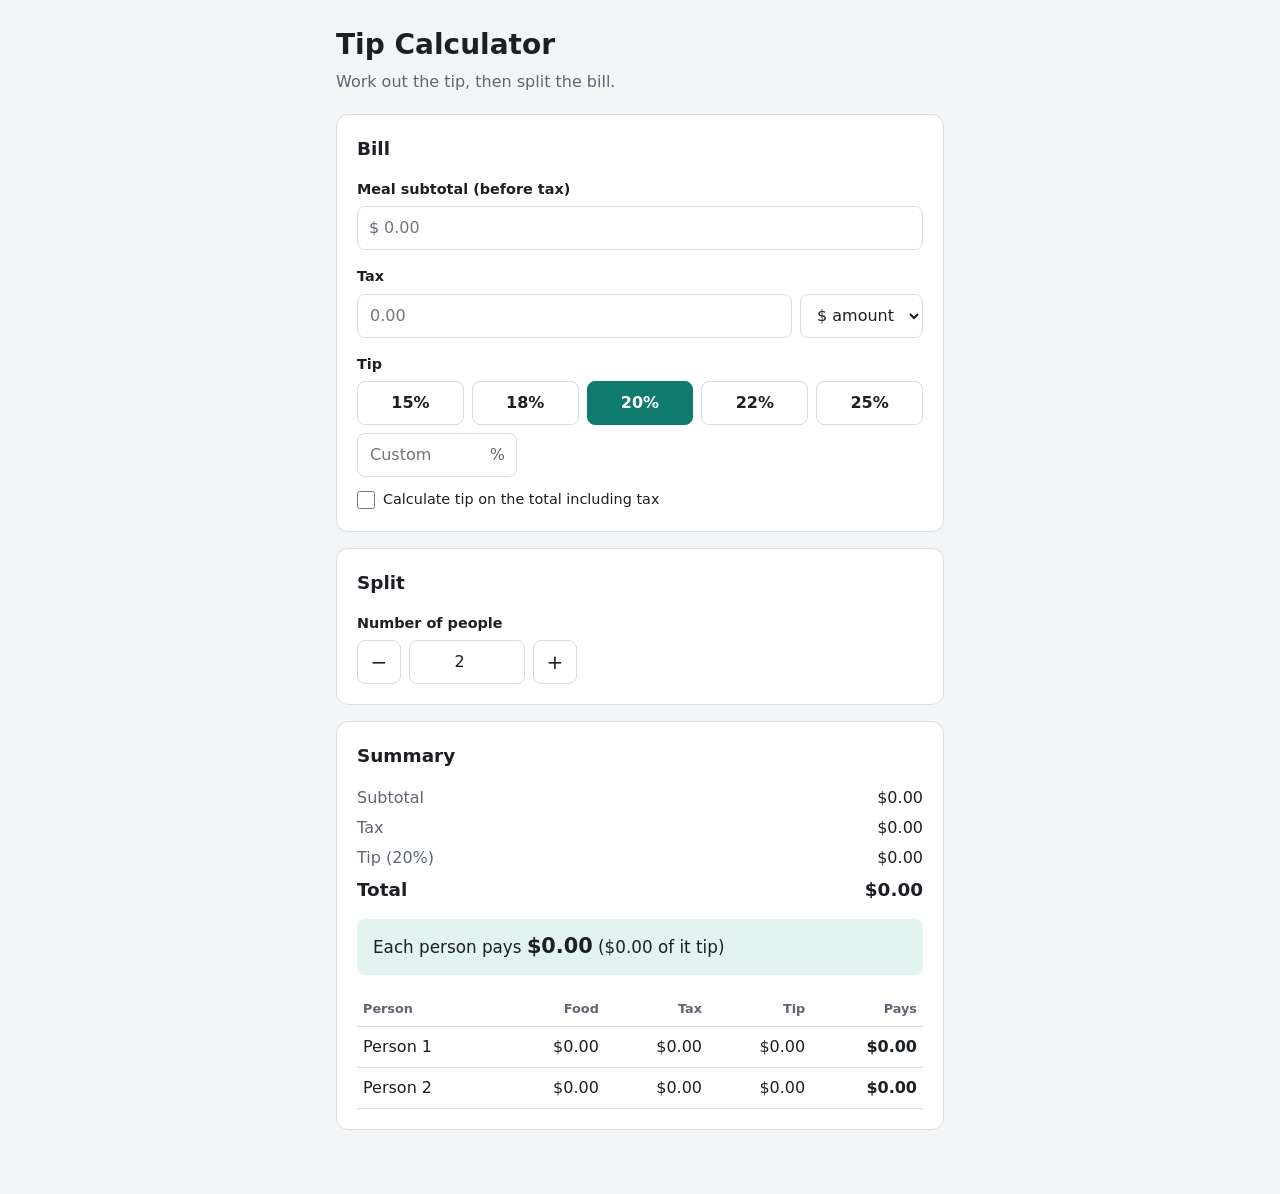
==== index.html @ 2c039975 "Add tip calculator UI with even split" ====
<!doctype html>
<html lang="en">
<head>
<meta charset="utf-8">
<meta name="viewport" content="width=device-width, initial-scale=1">
<title>Tip Calculator</title>
<link rel="stylesheet" href="styles.css">
</head>
<body>
<main class="app">
  <header class="app-header">
    <h1>Tip Calculator</h1>
    <p class="subtitle">Work out the tip, then split the bill.</p>
  </header>

  <section class="card" aria-labelledby="bill-heading">
    <h2 id="bill-heading">Bill</h2>

    <div class="field" id="subtotal-field">
      <label for="subtotal">Meal subtotal (before tax)</label>
      <div class="affix-input">
        <span class="affix">$</span>
        <input id="subtotal" type="number" inputmode="decimal" min="0" step="0.01" placeholder="0.00">
      </div>
    </div>

    <div class="field">
      <label for="tax">Tax</label>
      <div class="input-row">
        <input id="tax" type="number" inputmode="decimal" min="0" step="0.01" placeholder="0.00">
        <select id="tax-mode" aria-label="Tax unit">
          <option value="amount">$ amount</option>
          <option value="percent">% rate</option>
        </select>
      </div>
    </div>

    <div class="field">
      <span class="label" id="tip-label">Tip</span>
      <div class="tip-presets" role="group" aria-labelledby="tip-label">
        <button type="button" data-tip="15">15%</button>
        <button type="button" data-tip="18">18%</button>
        <button type="button" data-tip="20">20%</button>
        <button type="button" data-tip="22">22%</button>
        <button type="button" data-tip="25">25%</button>
      </div>
      <div class="affix-input custom-tip">
        <input id="tip-custom" type="number" inputmode="decimal" min="0" step="0.5" placeholder="Custom" aria-label="Custom tip percent">
        <span class="affix">%</span>
      </div>
      <label class="check">
        <input id="tip-on-tax" type="checkbox">
        Calculate tip on the total including tax
      </label>
    </div>
  </section>

  <section class="card" aria-labelledby="split-heading">
    <h2 id="split-heading">Split</h2>

    <div id="even-panel">
      <label for="people-count">Number of people</label>
      <div class="stepper">
        <button type="button" id="people-dec" aria-label="Fewer people">&minus;</button>
        <input id="people-count" type="number" inputmode="numeric" min="1" max="50" value="2">
        <button type="button" id="people-inc" aria-label="More people">+</button>
      </div>
    </div>
  </section>

  <section class="card results" aria-labelledby="summary-heading" aria-live="polite">
    <h2 id="summary-heading">Summary</h2>
    <dl class="totals" id="totals"></dl>
    <p class="headline" id="headline"></p>
    <div class="table-wrap">
      <table class="breakdown" id="breakdown">
        <thead>
          <tr><th scope="col">Person</th><th scope="col">Food</th><th scope="col">Tax</th><th scope="col">Tip</th><th scope="col">Pays</th></tr>
        </thead>
        <tbody></tbody>
      </table>
    </div>
  </section>
</main>
<script src="calc.js"></script>
<script src="app.js"></script>
</body>
</html>
---- styles.css ----
:root {
  --bg: #f4f5f7;
  --card: #ffffff;
  --text: #1c1f24;
  --muted: #5f6672;
  --border: #d9dde3;
  --accent: #0f7b6c;
  --accent-text: #ffffff;
  --accent-soft: #e2f3f0;
  --warn: #9a5b00;
  --radius: 12px;
  color-scheme: light dark;
}

@media (prefers-color-scheme: dark) {
  :root {
    --bg: #121417;
    --card: #1c1f24;
    --text: #e8eaed;
    --muted: #9aa1ac;
    --border: #343941;
    --accent: #3cc2ab;
    --accent-text: #0b1f1c;
    --accent-soft: #1c3531;
    --warn: #f0b04c;
  }
}

* { box-sizing: border-box; }

body {
  margin: 0;
  background: var(--bg);
  color: var(--text);
  font: 16px/1.5 system-ui, -apple-system, "Segoe UI", Roboto, sans-serif;
}

.app {
  max-width: 640px;
  margin: 0 auto;
  padding: 24px 16px 48px;
}

.app-header h1 { margin: 0; font-size: 1.75rem; }
.subtitle { margin: 4px 0 20px; color: var(--muted); }

.card {
  background: var(--card);
  border: 1px solid var(--border);
  border-radius: var(--radius);
  padding: 20px;
  margin-bottom: 16px;
}

.card h2 { margin: 0 0 16px; font-size: 1.15rem; }
.card h3 { margin: 20px 0 8px; font-size: 1rem; }

.field + .field { margin-top: 16px; }

label, .label {
  display: block;
  margin-bottom: 6px;
  font-weight: 600;
  font-size: 0.9rem;
}

input[type="number"], input[type="text"], select {
  width: 100%;
  min-height: 44px;
  padding: 8px 12px;
  border: 1px solid var(--border);
  border-radius: 8px;
  background: var(--card);
  color: var(--text);
  font: inherit;
}

input:focus-visible, select:focus-visible, button:focus-visible {
  outline: 2px solid var(--accent);
  outline-offset: 2px;
}

.input-row { display: flex; gap: 8px; }
.input-row select { width: auto; flex: 0 0 auto; }

.affix-input { position: relative; display: flex; align-items: center; }
.affix-input .affix {
  position: absolute;
  color: var(--muted);
  pointer-events: none;
}
.affix-input .affix:first-child { left: 12px; }
.affix-input .affix:first-child + input { padding-left: 26px; }
.affix-input input + .affix { right: 12px; }
.affix-input input:has(+ .affix) { padding-right: 30px; }

button {
  min-height: 44px;
  padding: 8px 14px;
  border: 1px solid var(--border);
  border-radius: 8px;
  background: var(--card);
  color: var(--text);
  font: inherit;
  cursor: pointer;
}
button:hover { border-color: var(--accent); }
button:disabled { opacity: 0.45; cursor: not-allowed; }

.tip-presets {
  display: grid;
  grid-template-columns: repeat(5, 1fr);
  gap: 8px;
  margin-bottom: 8px;
}
.tip-presets button { padding: 8px 0; font-weight: 600; }
.tip-presets button[aria-pressed="true"] {
  background: var(--accent);
  border-color: var(--accent);
  color: var(--accent-text);
}

.custom-tip { max-width: 160px; }

.check {
  display: flex;
  align-items: center;
  gap: 8px;
  margin: 12px 0 0;
  font-weight: 400;
}
.check input { width: 18px; height: 18px; margin: 0; accent-color: var(--accent); }

.stepper { display: flex; gap: 8px; max-width: 220px; }
.stepper button { width: 44px; flex: 0 0 auto; font-size: 1.25rem; padding: 0; }
.stepper input { text-align: center; }

.totals {
  display: grid;
  grid-template-columns: 1fr auto;
  gap: 6px 16px;
  margin: 0 0 16px;
}
.totals dt { color: var(--muted); }
.totals dd { margin: 0; text-align: right; font-variant-numeric: tabular-nums; }
.totals .grand { font-weight: 700; font-size: 1.15rem; color: var(--text); }

.headline {
  margin: 0 0 16px;
  padding: 12px 16px;
  border-radius: 8px;
  background: var(--accent-soft);
  font-size: 1.05rem;
}
.headline:empty { display: none; }
.headline strong { font-size: 1.3rem; }

.table-wrap { overflow-x: auto; }

.breakdown {
  width: 100%;
  border-collapse: collapse;
  font-variant-numeric: tabular-nums;
}
.breakdown th, .breakdown td {
  padding: 8px 6px;
  border-bottom: 1px solid var(--border);
  text-align: right;
  vertical-align: top;
}
.breakdown th:first-child, .breakdown td:first-child { text-align: left; }
.breakdown thead th { font-size: 0.8rem; color: var(--muted); font-weight: 600; }
.breakdown td:last-child { font-weight: 700; }
.breakdown tfoot td { border-bottom: 0; font-weight: 700; }
.breakdown .person-items {
  display: block;
  font-size: 0.8rem;
  color: var(--muted);
  font-weight: 400;
}

.sr-only {
  position: absolute;
  width: 1px;
  height: 1px;
  overflow: hidden;
  clip: rect(0 0 0 0);
  white-space: nowrap;
}

@media (max-width: 420px) {
  .card { padding: 16px; }
  .tip-presets { grid-template-columns: repeat(3, 1fr); }
}
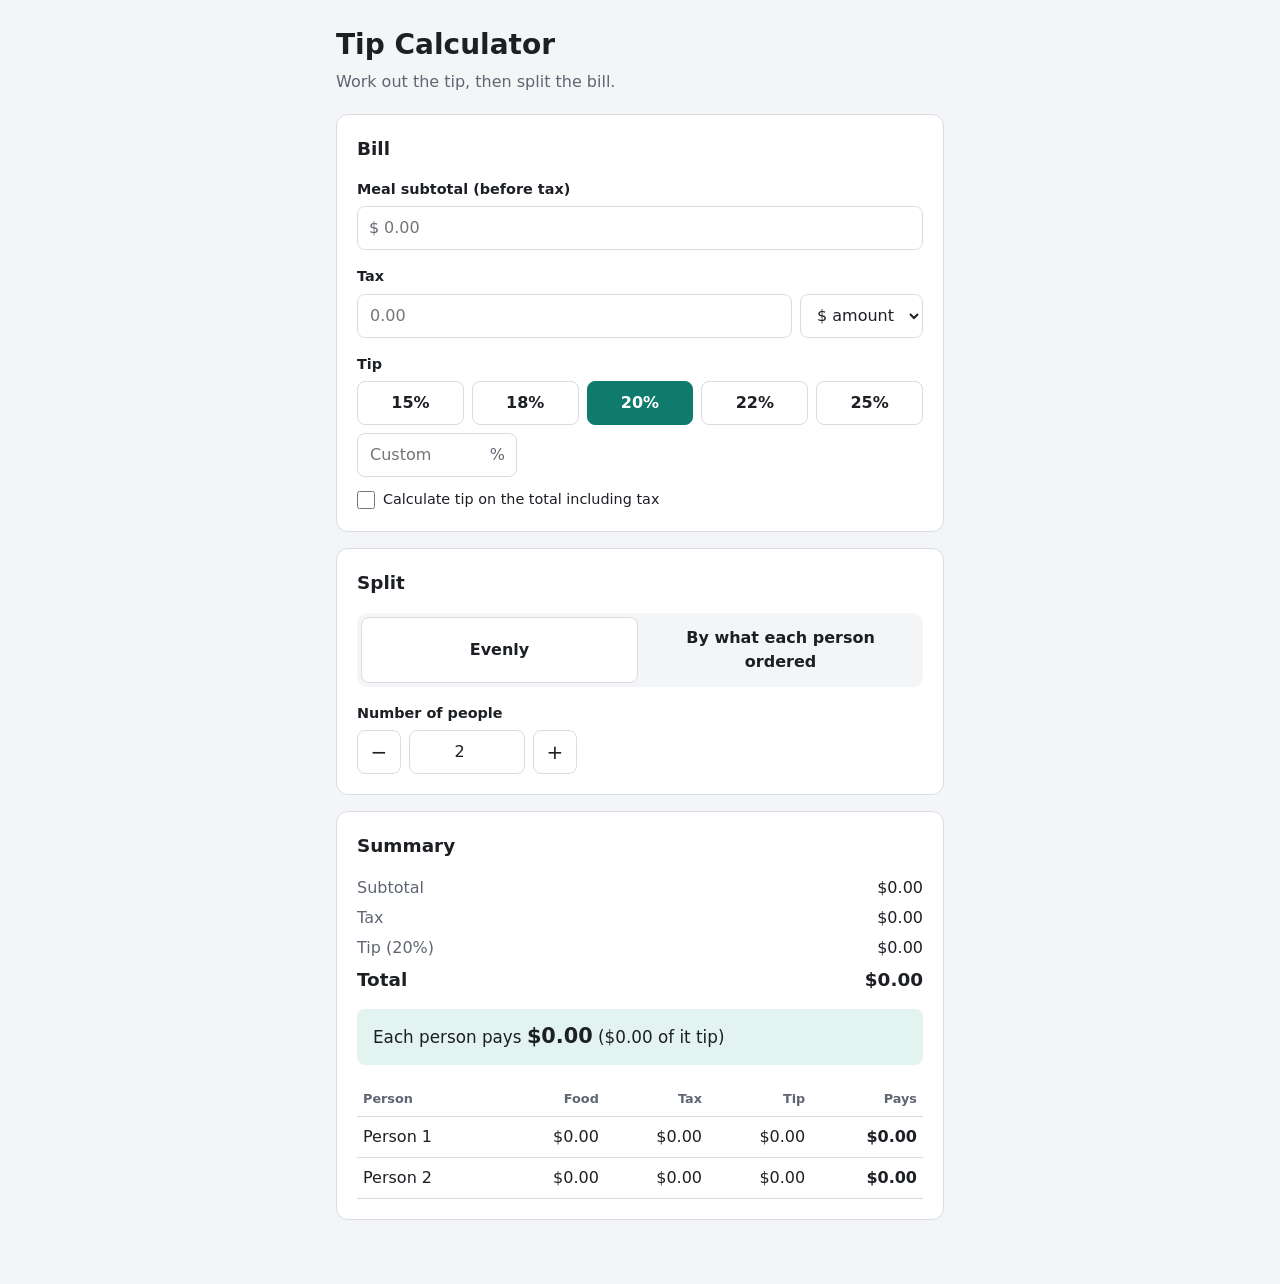
==== commit 4ec9a2ed: "Add split-by-items mode with per-person tax and tip" ====
--- a/index.html
+++ b/index.html
@@ -58,6 +58,11 @@
   <section class="card" aria-labelledby="split-heading">
     <h2 id="split-heading">Split</h2>
 
+    <div class="segmented" role="group" aria-label="How to split">
+      <button type="button" data-mode="even" aria-pressed="true">Evenly</button>
+      <button type="button" data-mode="items" aria-pressed="false">By what each person ordered</button>
+    </div>
+
     <div id="even-panel">
       <label for="people-count">Number of people</label>
       <div class="stepper">
@@ -65,6 +70,17 @@
         <input id="people-count" type="number" inputmode="numeric" min="1" max="50" value="2">
         <button type="button" id="people-inc" aria-label="More people">+</button>
       </div>
+    </div>
+
+    <div id="items-panel" hidden>
+      <h3>People</h3>
+      <ul class="row-list" id="people-list"></ul>
+      <button type="button" class="add-btn" id="add-person">+ Add person</button>
+
+      <h3>Items</h3>
+      <p class="hint">Tap the names of everyone who shared each item. If you don't pick anyone, the item is split among everyone.</p>
+      <ul class="row-list" id="item-list"></ul>
+      <button type="button" class="add-btn" id="add-item">+ Add item</button>
     </div>
   </section>
 
--- a/styles.css
+++ b/styles.css
@@ -135,6 +135,53 @@
 .stepper button { width: 44px; flex: 0 0 auto; font-size: 1.25rem; padding: 0; }
 .stepper input { text-align: center; }
 
+.segmented {
+  display: grid;
+  grid-template-columns: 1fr 1fr;
+  gap: 4px;
+  padding: 4px;
+  margin-bottom: 16px;
+  border-radius: 10px;
+  background: var(--bg);
+}
+.segmented button { border-color: transparent; background: transparent; font-weight: 600; }
+.segmented button[aria-pressed="true"] {
+  background: var(--card);
+  border-color: var(--border);
+}
+
+.hint { margin: 0 0 12px; color: var(--muted); font-size: 0.9rem; }
+
+.row-list { list-style: none; margin: 0 0 8px; padding: 0; }
+.row-list li { display: flex; gap: 8px; margin-bottom: 8px; }
+.row-list .remove { width: 44px; flex: 0 0 auto; padding: 0; color: var(--muted); }
+
+.row-list .item-row {
+  flex-direction: column;
+  padding: 12px;
+  border: 1px solid var(--border);
+  border-radius: 10px;
+}
+.item-main { display: flex; gap: 8px; }
+.item-main .item-name { flex: 1 1 auto; min-width: 0; }
+.item-main .affix-input { flex: 0 0 110px; }
+
+.chips { display: flex; flex-wrap: wrap; gap: 6px; }
+.chips button {
+  min-height: 36px;
+  padding: 4px 12px;
+  border-radius: 999px;
+  font-size: 0.875rem;
+}
+.chips button[aria-pressed="true"] {
+  background: var(--accent);
+  border-color: var(--accent);
+  color: var(--accent-text);
+}
+.chips .chip-note { align-self: center; color: var(--muted); font-size: 0.8rem; }
+
+.add-btn { width: 100%; border-style: dashed; color: var(--accent); font-weight: 600; }
+
 .totals {
   display: grid;
   grid-template-columns: 1fr auto;
